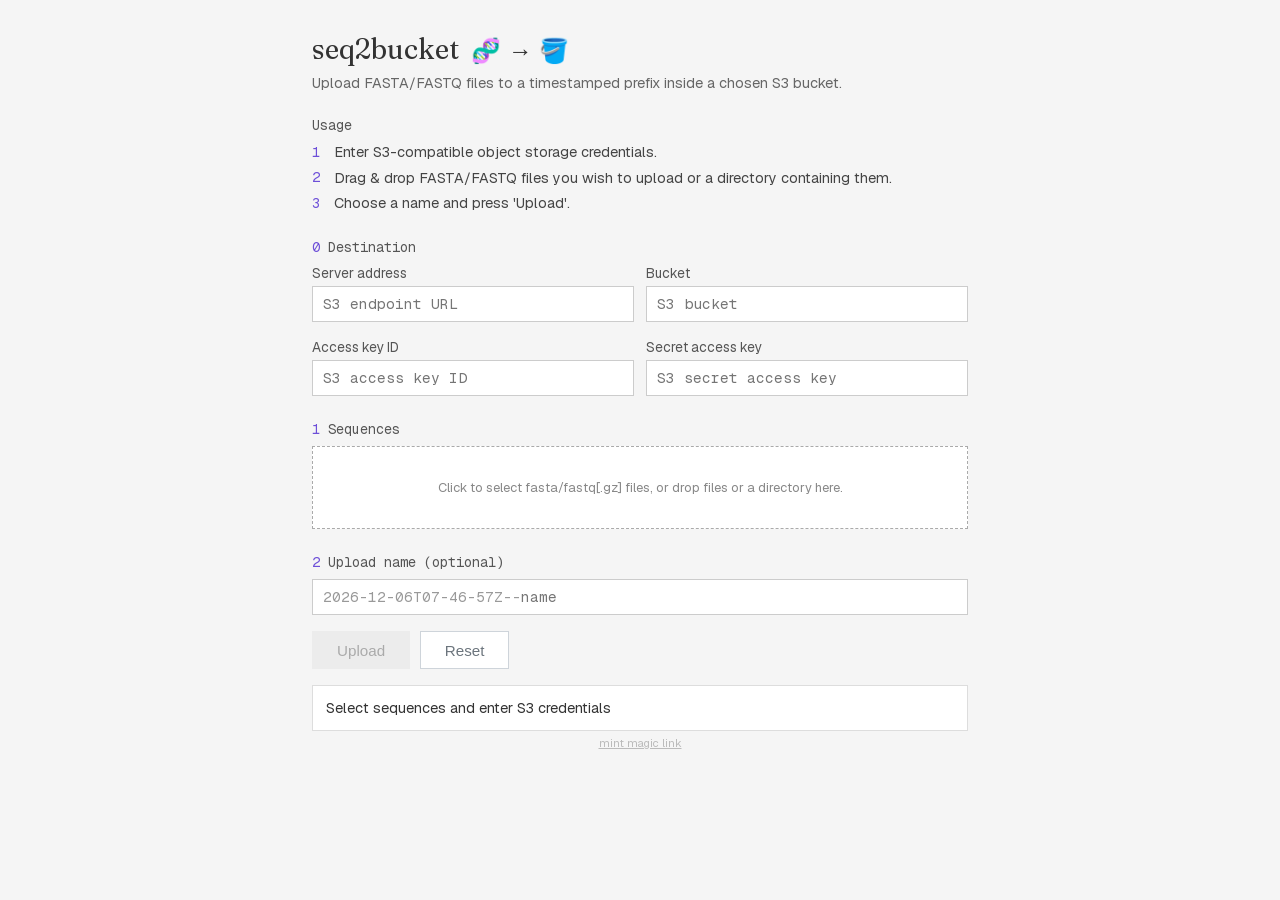
==== index.html @ 34659cd9 "seq2bucket + in-browser magic link minting - Splits upload code out into seq2bucket/, shared by both" ====
<!DOCTYPE html>
<html lang="en">
<head>
<meta charset="UTF-8">
<meta name="viewport" content="width=device-width, initial-scale=1.0">
<title>seq2bucket 🧬 → 🪣</title>
<link rel="stylesheet" href="./fonts.css?v=20261026-111304">
<link rel="stylesheet" href="./style.css?v=20261026-111304">
</head>
<body>
<h1>seq2bucket&nbsp; <span class="mascot" id="mascot" aria-hidden="true"><span class="dna">🧬</span><span class="arrow">→</span><span class="bucket">🪣</span></span></h1>
<p class="subtitle">Upload FASTA/FASTQ files to a timestamped prefix inside a chosen S3 bucket.</p>
<div class="section-head unnumbered">Usage</div>
<div class="usage">
  <ol id="usage-link" hidden>
    <li>Drag &amp; drop FASTA/FASTQ files you wish to upload or a directory containing them.</li>
    <li>Choose a name and press 'Upload'.</li>
  </ol>
  <ol id="usage-creds">
    <li>Enter S3-compatible object storage credentials.</li>
    <li>Drag &amp; drop FASTA/FASTQ files you wish to upload or a directory containing them.</li>
    <li>Choose a name and press 'Upload'.</li>
  </ol>
</div>

<div class="section-head zero">Destination</div>
<div class="link-banner" id="link-banner" hidden></div>
<div id="creds">
  <div class="section-head zero">Destination</div>
  <div class="field-row">
    <div class="field">
      <label for="server">Server address</label>
      <input type="text" id="server" name="server" autocomplete="on" spellcheck="false" placeholder="S3 endpoint URL">
    </div>
    <div class="field">
      <label for="bucket">Bucket</label>
      <input type="text" id="bucket" name="bucket" autocomplete="on" spellcheck="false" placeholder="S3 bucket">
    </div>
  </div>

  <div class="field-row">
    <div class="field">
      <label for="access-key">Access key ID</label>
      <input type="text" id="access-key" name="access-key-id" autocomplete="on" spellcheck="false" placeholder="S3 access key ID">
    </div>
    <div class="field">
      <label for="secret-key">Secret access key</label>
      <input type="password" id="secret-key" autocomplete="off" spellcheck="false" placeholder="S3 secret access key">
    </div>
  </div>
</div>

<div class="section-head">Sequences</div>

<div class="drop-zone" id="dir-zone">
  <input type="file" id="dir-input" multiple accept=".fastq,.fq,.fasta,.fa,.gz,.fastq.gz">
  <div class="summary" id="dir-summary"></div>
  <div class="label">Click to select fasta/fastq[.gz] files, or drop files or a directory here.</div>
</div>

<div class="section-head">Upload name (optional)</div>

<div class="field">
  <div class="name-input">
    <span class="name-prefix" id="name-prefix"></span>
    <input type="text" id="run-name" aria-label="Upload name" autocomplete="off" spellcheck="false" placeholder="name">
  </div>
</div>

<div class="actions">
  <button id="upload-btn" disabled>Upload</button>
  <button id="reset-btn" type="button">Reset</button>
</div>

<div class="progress-wrap" id="progress-wrap" style="display:none">
  <progress id="run-progress" value="0" max="100"></progress>
  <div class="progress-label" id="run-label"></div>
</div>
<ul id="file-list" style="display:none"></ul>

<div id="status"></div>

<dialog id="privacy-dialog" aria-labelledby="privacy-title">
  <form method="dialog">
    <h2 id="privacy-title">Confirm upload</h2>
    <p><span id="privacy-count"></span> will be uploaded to <span id="privacy-dest" class="mono"></span></p>
    <div class="actions">
      <button value="upload" id="privacy-confirm">Upload</button>
      <button value="cancel" class="secondary" autofocus>Cancel</button>
    </div>
  </form>
</dialog>

<p class="info footer-links" id="mint-entry"><a href="./mint.html">mint magic link</a></p>

<script type="module" src="./page.js?v=20261026-111304"></script>
</body>
</html>
---- fonts.css ----
/* Self-hosted fonts (SIL Open Font License 1.1; see fonts/OFL.txt), so the pages make
   no third-party requests. Latin and Latin Extended subsets of the Google Fonts builds.
   Browsers only download a face a page actually uses. */
@font-face {
  font-family: 'Fraunces';
  font-style: normal;
  font-weight: 400;
  font-display: swap;
  src: url("./fonts/fraunces-latin-ext.woff2?v=20261026-111304") format("woff2");
  unicode-range: U+0100-02BA, U+02BD-02C5, U+02C7-02CC, U+02CE-02D7, U+02DD-02FF, U+0304, U+0308, U+0329, U+1D00-1DBF, U+1E00-1E9F, U+1EF2-1EFF, U+2020, U+20A0-20AB, U+20AD-20C4, U+2113, U+2C60-2C7F, U+A720-A7FF;
}
@font-face {
  font-family: 'Fraunces';
  font-style: normal;
  font-weight: 400;
  font-display: swap;
  src: url("./fonts/fraunces-latin.woff2?v=20261026-111304") format("woff2");
  unicode-range: U+0000-00FF, U+0131, U+0152-0153, U+02BB-02BC, U+02C6, U+02DA, U+02DC, U+0304, U+0308, U+0329, U+2000-206F, U+20AC, U+2122, U+2191, U+2193, U+2212, U+2215, U+FEFF, U+FFFD;
}
@font-face {
  font-family: 'Geist';
  font-style: normal;
  font-weight: 400 700;
  font-display: swap;
  src: url("./fonts/geist-latin-ext.woff2?v=20261026-111304") format("woff2");
  unicode-range: U+0100-02BA, U+02BD-02C5, U+02C7-02CC, U+02CE-02D7, U+02DD-02FF, U+0304, U+0308, U+0329, U+1D00-1DBF, U+1E00-1E9F, U+1EF2-1EFF, U+2020, U+20A0-20AB, U+20AD-20C4, U+2113, U+2C60-2C7F, U+A720-A7FF;
}
@font-face {
  font-family: 'Geist';
  font-style: normal;
  font-weight: 400 700;
  font-display: swap;
  src: url("./fonts/geist-latin.woff2?v=20261026-111304") format("woff2");
  unicode-range: U+0000-00FF, U+0131, U+0152-0153, U+02BB-02BC, U+02C6, U+02DA, U+02DC, U+0304, U+0308, U+0329, U+2000-206F, U+20AC, U+2122, U+2191, U+2193, U+2212, U+2215, U+FEFF, U+FFFD;
}
@font-face {
  font-family: 'Geist Mono';
  font-style: normal;
  font-weight: 400 500;
  font-display: swap;
  src: url("./fonts/geist-mono-latin-ext.woff2?v=20261026-111304") format("woff2");
  unicode-range: U+0100-02BA, U+02BD-02C5, U+02C7-02CC, U+02CE-02D7, U+02DD-02FF, U+0304, U+0308, U+0329, U+1D00-1DBF, U+1E00-1E9F, U+1EF2-1EFF, U+2020, U+20A0-20AB, U+20AD-20C4, U+2113, U+2C60-2C7F, U+A720-A7FF;
}
@font-face {
  font-family: 'Geist Mono';
  font-style: normal;
  font-weight: 400 500;
  font-display: swap;
  src: url("./fonts/geist-mono-latin.woff2?v=20261026-111304") format("woff2");
  unicode-range: U+0000-00FF, U+0131, U+0152-0153, U+02BB-02BC, U+02C6, U+02DA, U+02DC, U+0304, U+0308, U+0329, U+2000-206F, U+20AC, U+2122, U+2191, U+2193, U+2212, U+2215, U+FEFF, U+FFFD;
}
---- style.css ----
/* Shared styles for pages built on seq2bucket (updeacon-s3, seq2bucket). */
* { box-sizing: border-box; margin: 0; padding: 0; }
/* Greens shared with sapiometer: text/border, fill, softer edge */
/* --accent-dark is --accent darkened for :hover; --accent-wash is it at ~8% on white */
:root { --accent: #6d4fd8; --accent-dark: #5d43b8; --accent-wash: #f3f1fc; --ok: #1a7f52; --ok-fill: #d9f0e2; --ok-edge: #a6dcc0; --mono: 'Geist Mono', ui-monospace, 'SF Mono', monospace; }
body { font-family: 'Geist', system-ui, -apple-system, sans-serif; background: #f5f5f5; color: #333; padding: 2rem; max-width: 720px; margin: 0 auto; }
h1 { font-family: 'Fraunces', Georgia, serif; font-size: 28px; font-weight: 400; margin-bottom: 0.5rem; }
.mascot { display: inline-flex; align-items: center; gap: 0.3em; font-size: 24px; }
.mascot span { display: inline-block; }
.mascot .dna { position: relative; z-index: 1; }
.mascot .bucket { position: relative; z-index: 2; }
.mascot .arrow { transition: opacity 0.3s; }
.mascot.busy .arrow { opacity: 0; }
.mascot.busy .dna { animation: dna-into-bucket 1.5s linear infinite; }
@keyframes dna-into-bucket {
  0%   { translate: -0.2em 0; opacity: 0; }
  20%  { opacity: 1; }
  50%  { opacity: 1; scale: 1; }
  64%, 100% { translate: calc(var(--dna-travel, 2.3em) * 0.8) 0; scale: 0.6; opacity: 0; }
}
@media (prefers-reduced-motion: reduce) {
  .mascot.busy .dna { animation: none; }
}
.beta-tag { color: var(--accent); font-size: 0.5em; font-weight: 400; vertical-align: super; }
.subtitle { color: #666; font-size: 0.9rem; }
/* Section headings. Counter, not hardcoded numerals, so a hidden section (#creds
   in link mode) is skipped rather than leaving a gap. */
body { counter-reset: section; }
/* Headings own the section break above them, so the gap doesn't depend on what
   precedes; the preceding block's smaller margin-bottom collapses into it. */
.section-head { font-family: var(--mono); font-size: 0.85rem; color: #555; margin: 1.5rem 0 0.5rem; counter-increment: section; }
.section-head::before { content: counter(section) " "; color: var(--accent); }
.section-head.unnumbered { counter-increment: none; }
/* Magic-link destination: shown as 0, ahead of the numbered steps, and only with the banner */
.section-head.zero { counter-increment: none; }
.section-head.zero::before { content: "0 "; }
.section-head.zero:has(+ .link-banner[hidden]) { display: none; }
.section-head + .link-banner { margin-top: 0; }
.section-head.unnumbered::before { content: none; }
.usage { color: #444; font-size: 0.9rem; }
.usage ol { list-style: none; counter-reset: step; margin: 0; padding: 0; }
.usage li { position: relative; padding-left: 1.4rem; margin-bottom: 0.3rem; line-height: 1.45; }
.usage li:last-child { margin-bottom: 0; }
/* Mono numerals in place of default list markers. */
.usage li::before { counter-increment: step; content: counter(step); position: absolute; left: 0; top: 0.05em; color: var(--accent); font-family: var(--mono); font-size: 0.85rem; }
.field { margin-bottom: 1rem; }
/* Grid items' margins don't collapse out of the container, so the row owns the
   gap below it; otherwise .field's margin stacks on the next heading's. */
.field-row { display: grid; grid-template-columns: 1fr 1fr; gap: 0.8rem; margin-bottom: 1rem; }
.field-row .field { margin-bottom: 0; }
.field label { display: block; font-size: 0.85rem; color: #555; margin-bottom: 0.25rem; }
.field input { width: 100%; padding: 0.5rem 0.6rem; border: 1px solid #ccc; font-family: var(--mono); font-size: 0.9rem; }
.field input:focus { outline: none; border-color: var(--accent); }
.name-input { display: flex; align-items: center; border: 1px solid #ccc; background: #fff; font-family: var(--mono); font-size: 0.9rem; }
.name-input:focus-within { border-color: var(--accent); }
.name-input .name-prefix { color: #999; white-space: nowrap; user-select: none; padding: 0.5rem 0 0.5rem 0.6rem; }
.name-input input { flex: 1; min-width: 0; width: auto; border: none; padding: 0.5rem 0.6rem 0.5rem 0; font: inherit; background: transparent; }
.name-input input:focus { outline: none; }
.drop-zone { border: 1px dashed #aaa; padding: 2rem; text-align: center; cursor: pointer; transition: all 0.2s; background: #fff; margin-bottom: 1rem; }
.drop-zone:hover, .drop-zone.dragover { border-color: var(--accent); background: var(--accent-wash); }
/* Once loaded, mirror .index-status.loaded above it */
.drop-zone.loaded { border-style: solid; border-color: var(--ok); background: var(--ok-fill); padding: 1rem; }
.drop-zone input { display: none; }
/* .label matches .index-status .idx-info, .summary matches .index-status .filename */
.drop-zone .label { font-size: 0.8rem; color: #888; }
.drop-zone .summary { font-family: var(--mono); font-size: 0.9rem; color: #333; word-break: break-all; }
.drop-zone .summary:empty { display: none; }
.drop-zone.loaded .label { margin-top: 0.3rem; }
.drop-zone .filename { font-weight: 600; color: #333; margin-top: 0.5rem; }
.drop-zone .filename:empty { display: none; }
.drop-zone .idx-info { font-size: 0.8rem; color: #888; margin-top: 0.3rem; }
.drop-zone .idx-info:empty { display: none; }
/* Magic-link mode: stands in for the credential fields. */
.link-banner { border: 1px solid var(--ok); background: var(--ok-fill); padding: 0.8rem 1rem; margin: 1.5rem 0 1rem; text-align: center; }
.link-banner .link-dest { font-family: var(--mono); font-size: 0.9rem; color: #333; word-break: break-all; }
.link-banner .link-note { font-size: 0.8rem; color: #666; margin-top: 0.3rem; }
.link-banner.expired { border-color: #e74c3c; background: #fff5f5; }
.link-banner.expired .link-note { color: #e74c3c; }
.actions { display: flex; gap: 0.6rem; align-items: center; }
/* Primary (filled purple) */
button { background: var(--accent); color: #fff; border: 1px solid transparent; padding: 0.6rem 1.5rem; cursor: pointer; font-size: 0.95rem; transition: all 0.15s; }
button:hover:not(:disabled) { background: var(--accent-dark); }
/* Action buttons grey out while inactive, fill purple once their required fields are satisfied. */
button:disabled { background: #ececec; color: #aaa; border-color: transparent; cursor: not-allowed; }
/* Secondary (outlined): Reset = grey. Filter only uses the filled purple primary style. */
#reset-btn, button.secondary { background: #fff; color: #6c757d; border-color: #ced4da; }
#reset-btn:hover:not(:disabled), button.secondary:hover:not(:disabled) { background: #f3f4f5; border-color: #adb5bd; }
#reset-btn:disabled { background: #fff; color: #ccc; border-color: #e8e8e8; }
/* Confirmation before an upload starts, e.g. seq2bucket's privacy notice */
dialog { border: 1px solid #ddd; background: #fff; color: #333; padding: 1.5rem; max-width: 34rem; width: calc(100% - 2rem); margin: auto; }
dialog::backdrop { background: rgba(0, 0, 0, 0.35); }
dialog h2 { font-size: 1.1rem; font-weight: 500; margin-bottom: 0.8rem; }
dialog p { font-size: 0.9rem; line-height: 1.5; margin-bottom: 0.7rem; }
dialog .actions { margin-top: 1.2rem; }
dialog .mono { font-family: var(--mono); overflow-wrap: anywhere; }
/* A brief pulsing glow when a button becomes clickable, to draw the eye. */
@keyframes button-glow {
  0%, 100% { box-shadow: 0 0 0 0 rgba(109, 79, 216, 0); }
  50%      { box-shadow: 0 0 11px 2px rgba(109, 79, 216, 0.6); }
}
button.pulse-glow { animation: button-glow 1.3s ease-in-out 3; }
.progress-wrap { margin-top: 1rem; }
progress { width: 100%; height: 0.55rem; appearance: none; -webkit-appearance: none; accent-color: #6c757d; border: none; background: #eee; }
progress[value]::-webkit-progress-bar { background: #eee; }
progress[value]::-webkit-progress-value { background: #6c757d; }
progress[value]::-moz-progress-bar { background: #6c757d; }
.progress-label { font-size: 0.85rem; color: #555; margin-top: 0.3rem; }
#file-list { list-style: none; margin-top: 1rem; font-family: var(--mono); font-size: 0.8rem; max-height: 14rem; overflow-y: auto; border: 1px solid #ddd; background: #fff; }
#file-list li { display: flex; justify-content: space-between; gap: 1rem; padding: 0.25rem 0.6rem; border-bottom: 1px solid #f0f0f0; }
#file-list li:last-child { border-bottom: none; }
#file-list .name { overflow: hidden; text-overflow: ellipsis; white-space: nowrap; }
#file-list .st { flex-shrink: 0; color: #888; }
#file-list li.done .st { color: var(--ok); }
#file-list li.active .st { color: var(--accent); }
#file-list li.failed .st { color: #e74c3c; }
#status { margin-top: 1rem; padding: 0.8rem; background: #fff; font-size: 0.9rem; min-height: 2.5rem; border: 1px solid #ddd; white-space: pre-line; }
#status.error { border-color: #e74c3c; color: #e74c3c; }
#status.success { border-color: var(--ok-edge); color: var(--ok); }
@keyframes status-waiting {
  0%, 100% { box-shadow: inset 3px 0 0 rgba(214, 129, 0, 0.35); }
  50% { box-shadow: inset 3px 0 0 rgba(214, 129, 0, 1); }
}
#status.waiting { border-color: #d68100; color: #9a5a00; animation: status-waiting 1.2s ease-in-out infinite; }
.info { font-size: 0.8rem; color: #888; margin-top: 0.3rem; }
a { color: #333; text-decoration: underline; }
a:hover { color: #000; }
/* Magic-link minting page */
.mint-result { text-align: left; }
.mint-result .link-note { margin-bottom: 0.6rem; }
.mint-result textarea { width: 100%; font-family: var(--mono); font-size: 0.75rem; padding: 0.5rem; border: 1px solid #ccc; background: #fff; resize: vertical; word-break: break-all; margin-bottom: 0.5rem; }
.mint-result .link-note:last-child { margin: 0.6rem 0 0; }
.mint-error { color: #e74c3c; font-size: 0.85rem; margin-top: 0.8rem; }
.mint-error:empty { display: none; }
/* Quiet footer links (clear index cache, mint magic link, back to …) */
.footer-links { text-align: center; }
.footer-links, .footer-links a { font-size: 0.7rem; color: #bbb; }
.footer-links a:hover { color: #888; }
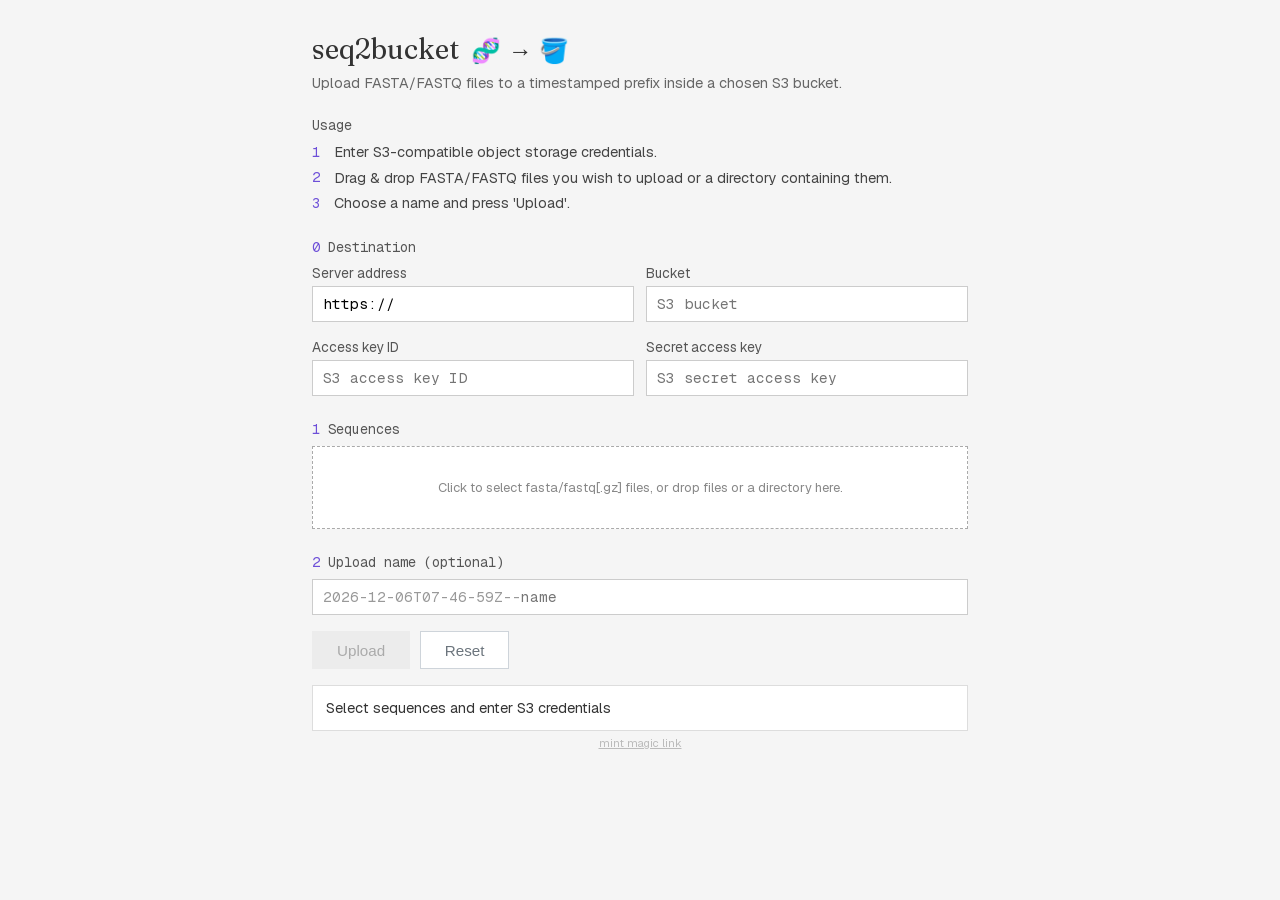
==== commit e5ccf5e1: "prefill https prot in form, differentiate network and auth errs" ====
--- a/index.html
+++ b/index.html
@@ -30,7 +30,7 @@
   <div class="field-row">
     <div class="field">
       <label for="server">Server address</label>
-      <input type="text" id="server" name="server" autocomplete="on" spellcheck="false" placeholder="S3 endpoint URL">
+      <input type="text" id="server" name="server" autocomplete="on" spellcheck="false" placeholder="S3 endpoint URL" value="https://">
     </div>
     <div class="field">
       <label for="bucket">Bucket</label>
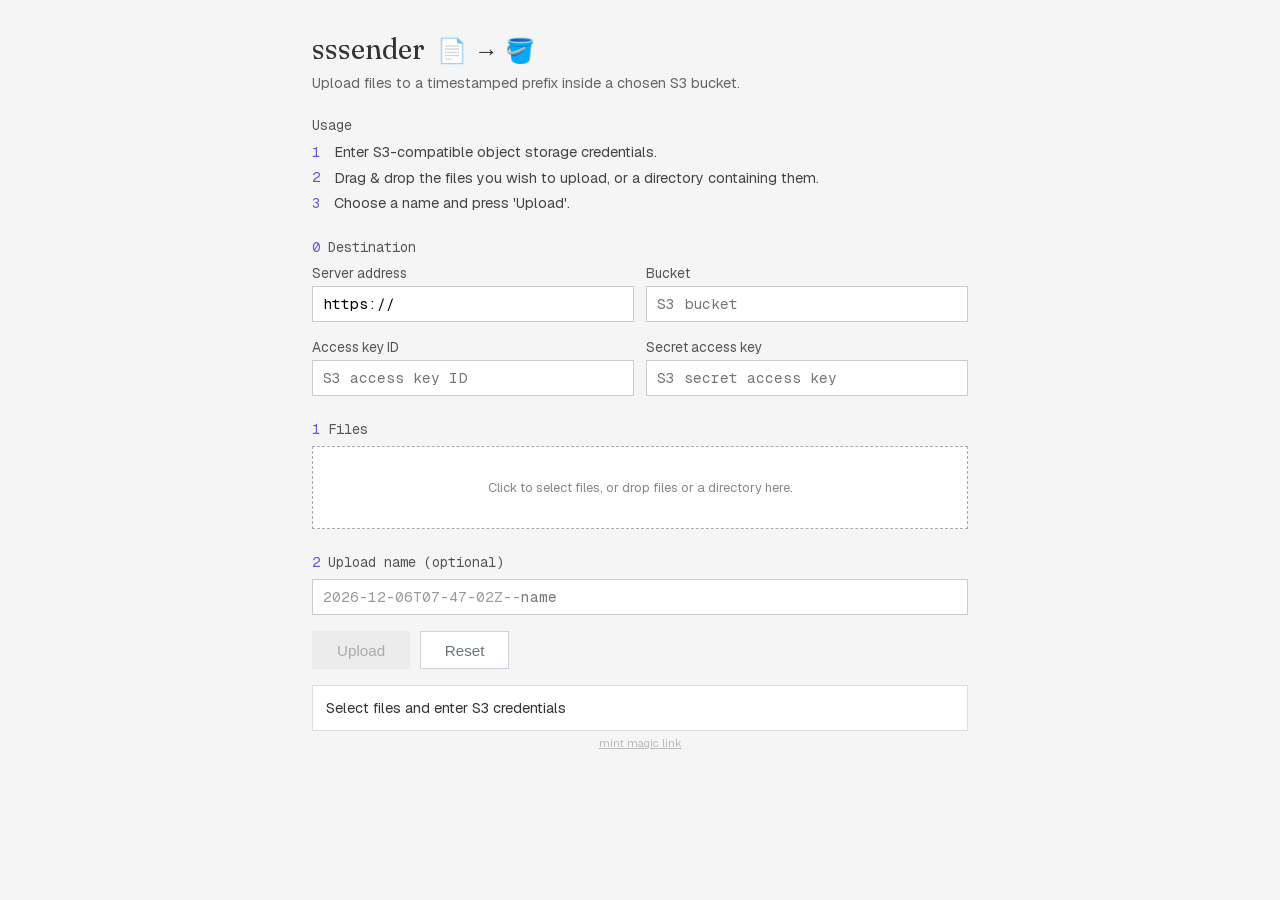
==== commit 3b897616: "Generic sssender (previously seq2bucket), DRYer, more resilient uploads - Rename seq2bucket → sssend" ====
--- a/index.html
+++ b/index.html
@@ -3,22 +3,41 @@
 <head>
 <meta charset="UTF-8">
 <meta name="viewport" content="width=device-width, initial-scale=1.0">
-<title>seq2bucket 🧬 → 🪣</title>
-<link rel="stylesheet" href="./fonts.css?v=20261026-111304">
-<link rel="stylesheet" href="./style.css?v=20261026-111304">
+<title>sssender 📄 → 🪣</title>
+<link rel="stylesheet" href="./ui/fonts.css?v=20261026-111304">
+<link rel="stylesheet" href="./ui/style.css?v=20261026-111304">
+<style>
+  /* While busy (html[data-busy]) the file flies into the bucket. page.js measures --travel */
+  .mascot { display: inline-flex; align-items: center; gap: 0.3em; font-size: 24px; }
+  .mascot span { display: inline-block; }
+  .mascot .item { position: relative; z-index: 1; }
+  .mascot .bucket { position: relative; z-index: 2; }
+  .mascot .arrow { transition: opacity 0.3s; }
+  [data-busy] .mascot .arrow { opacity: 0; }
+  [data-busy] .mascot .item { animation: into-bucket 1.5s linear infinite; }
+  @keyframes into-bucket {
+    0%   { translate: -0.2em 0; opacity: 0; }
+    20%  { opacity: 1; }
+    50%  { opacity: 1; scale: 1; }
+    64%, 100% { translate: calc(var(--travel, 2.3em) * 0.8) 0; scale: 0.6; opacity: 0; }
+  }
+  @media (prefers-reduced-motion: reduce) {
+    [data-busy] .mascot .item { animation: none; }
+  }
+</style>
 </head>
 <body>
-<h1>seq2bucket&nbsp; <span class="mascot" id="mascot" aria-hidden="true"><span class="dna">🧬</span><span class="arrow">→</span><span class="bucket">🪣</span></span></h1>
-<p class="subtitle">Upload FASTA/FASTQ files to a timestamped prefix inside a chosen S3 bucket.</p>
+<h1>sssender&nbsp; <span class="mascot" id="mascot" aria-hidden="true"><span class="item">📄</span><span class="arrow">→</span><span class="bucket">🪣</span></span></h1>
+<p class="subtitle">Upload files to a timestamped prefix inside a chosen S3 bucket.</p>
 <div class="section-head unnumbered">Usage</div>
 <div class="usage">
   <ol id="usage-link" hidden>
-    <li>Drag &amp; drop FASTA/FASTQ files you wish to upload or a directory containing them.</li>
+    <li>Drag &amp; drop the files you wish to upload, or a directory containing them.</li>
     <li>Choose a name and press 'Upload'.</li>
   </ol>
   <ol id="usage-creds">
     <li>Enter S3-compatible object storage credentials.</li>
-    <li>Drag &amp; drop FASTA/FASTQ files you wish to upload or a directory containing them.</li>
+    <li>Drag &amp; drop the files you wish to upload, or a directory containing them.</li>
     <li>Choose a name and press 'Upload'.</li>
   </ol>
 </div>
@@ -50,13 +69,14 @@
   </div>
 </div>
 
-<div class="section-head">Sequences</div>
+<div class="section-head">Files</div>
 
 <div class="drop-zone" id="dir-zone">
-  <input type="file" id="dir-input" multiple accept=".fastq,.fq,.fasta,.fa,.gz,.fastq.gz">
+  <input type="file" id="dir-input" multiple>
   <div class="summary" id="dir-summary"></div>
-  <div class="label">Click to select fasta/fastq[.gz] files, or drop files or a directory here.</div>
+  <div class="label">Click to select files, or drop files or a directory here.</div>
 </div>
+<div class="type-toggles" id="type-toggles" role="group" aria-label="File types to upload" hidden></div>
 
 <div class="section-head">Upload name (optional)</div>
 
@@ -70,6 +90,7 @@
 <div class="actions">
   <button id="upload-btn" disabled>Upload</button>
   <button id="reset-btn" type="button">Reset</button>
+  <button id="cancel-btn" type="button" class="secondary" hidden>Cancel</button>
 </div>
 
 <div class="progress-wrap" id="progress-wrap" style="display:none">
@@ -80,12 +101,12 @@
 
 <div id="status"></div>
 
-<dialog id="privacy-dialog" aria-labelledby="privacy-title">
+<dialog id="confirm-dialog" aria-labelledby="confirm-title">
   <form method="dialog">
-    <h2 id="privacy-title">Confirm upload</h2>
-    <p><span id="privacy-count"></span> will be uploaded to <span id="privacy-dest" class="mono"></span></p>
+    <h2 id="confirm-title">Confirm upload</h2>
+    <p><span id="confirm-count"></span> will be uploaded to <span id="confirm-dest" class="mono"></span></p>
     <div class="actions">
-      <button value="upload" id="privacy-confirm">Upload</button>
+      <button value="upload" id="confirm-upload">Upload</button>
       <button value="cancel" class="secondary" autofocus>Cancel</button>
     </div>
   </form>
--- a/ui/fonts.css
+++ b/ui/fonts.css
@@ -0,0 +1,51 @@
+/* Self-hosted fonts (SIL Open Font License 1.1, see fonts/OFL.txt), so the pages make
+   no third-party requests. Latin and Latin Extended subsets of the Google Fonts builds.
+   Browsers only download a face a page actually uses. */
+@font-face {
+  font-family: 'Fraunces';
+  font-style: normal;
+  font-weight: 400;
+  font-display: swap;
+  src: url("./fonts/fraunces-latin-ext.woff2?v=20261026-111304") format("woff2");
+  unicode-range: U+0100-02BA, U+02BD-02C5, U+02C7-02CC, U+02CE-02D7, U+02DD-02FF, U+0304, U+0308, U+0329, U+1D00-1DBF, U+1E00-1E9F, U+1EF2-1EFF, U+2020, U+20A0-20AB, U+20AD-20C4, U+2113, U+2C60-2C7F, U+A720-A7FF;
+}
+@font-face {
+  font-family: 'Fraunces';
+  font-style: normal;
+  font-weight: 400;
+  font-display: swap;
+  src: url("./fonts/fraunces-latin.woff2?v=20261026-111304") format("woff2");
+  unicode-range: U+0000-00FF, U+0131, U+0152-0153, U+02BB-02BC, U+02C6, U+02DA, U+02DC, U+0304, U+0308, U+0329, U+2000-206F, U+20AC, U+2122, U+2191, U+2193, U+2212, U+2215, U+FEFF, U+FFFD;
+}
+@font-face {
+  font-family: 'Geist';
+  font-style: normal;
+  font-weight: 400 700;
+  font-display: swap;
+  src: url("./fonts/geist-latin-ext.woff2?v=20261026-111304") format("woff2");
+  unicode-range: U+0100-02BA, U+02BD-02C5, U+02C7-02CC, U+02CE-02D7, U+02DD-02FF, U+0304, U+0308, U+0329, U+1D00-1DBF, U+1E00-1E9F, U+1EF2-1EFF, U+2020, U+20A0-20AB, U+20AD-20C4, U+2113, U+2C60-2C7F, U+A720-A7FF;
+}
+@font-face {
+  font-family: 'Geist';
+  font-style: normal;
+  font-weight: 400 700;
+  font-display: swap;
+  src: url("./fonts/geist-latin.woff2?v=20261026-111304") format("woff2");
+  unicode-range: U+0000-00FF, U+0131, U+0152-0153, U+02BB-02BC, U+02C6, U+02DA, U+02DC, U+0304, U+0308, U+0329, U+2000-206F, U+20AC, U+2122, U+2191, U+2193, U+2212, U+2215, U+FEFF, U+FFFD;
+}
+@font-face {
+  font-family: 'Geist Mono';
+  font-style: normal;
+  font-weight: 400 500;
+  font-display: swap;
+  src: url("./fonts/geist-mono-latin-ext.woff2?v=20261026-111304") format("woff2");
+  unicode-range: U+0100-02BA, U+02BD-02C5, U+02C7-02CC, U+02CE-02D7, U+02DD-02FF, U+0304, U+0308, U+0329, U+1D00-1DBF, U+1E00-1E9F, U+1EF2-1EFF, U+2020, U+20A0-20AB, U+20AD-20C4, U+2113, U+2C60-2C7F, U+A720-A7FF;
+}
+@font-face {
+  font-family: 'Geist Mono';
+  font-style: normal;
+  font-weight: 400 500;
+  font-display: swap;
+  src: url("./fonts/geist-mono-latin.woff2?v=20261026-111304") format("woff2");
+  unicode-range: U+0000-00FF, U+0131, U+0152-0153, U+02BB-02BC, U+02C6, U+02DA, U+02DC, U+0304, U+0308, U+0329, U+2000-206F, U+20AC, U+2122, U+2191, U+2193, U+2212, U+2215, U+FEFF, U+FFFD;
+}
--- a/ui/style.css
+++ b/ui/style.css
@@ -0,0 +1,129 @@
+/* Shared styles for pages on sssender. Headings and their busy animation
+   (html[data-busy]) are each page's own. */
+* { box-sizing: border-box; margin: 0; padding: 0; }
+/* Greens shared with sapiometer: text/border, fill, softer edge */
+/* --accent-dark is --accent darkened for :hover, --accent-wash is it at ~8% on white */
+:root { --accent: #6d4fd8; --accent-dark: #5d43b8; --accent-wash: #f3f1fc; --ok: #1a7f52; --ok-fill: #d9f0e2; --ok-edge: #a6dcc0; --mono: 'Geist Mono', ui-monospace, 'SF Mono', monospace; }
+body { font-family: 'Geist', system-ui, -apple-system, sans-serif; background: #f5f5f5; color: #333; padding: 2rem; max-width: 720px; margin: 0 auto; }
+h1 { font-family: 'Fraunces', Georgia, serif; font-size: 28px; font-weight: 400; margin-bottom: 0.5rem; }
+.beta-tag { color: var(--accent); font-size: 0.5em; font-weight: 400; vertical-align: super; }
+.subtitle { color: #666; font-size: 0.9rem; }
+/* Section headings. Counter, not hardcoded numerals, so a hidden section (#creds
+   in link mode) is skipped rather than leaving a gap. */
+body { counter-reset: section; }
+/* Headings own the section break above them, so the gap doesn't depend on what
+   precedes; the preceding block's smaller margin-bottom collapses into it. */
+.section-head { font-family: var(--mono); font-size: 0.85rem; color: #555; margin: 1.5rem 0 0.5rem; counter-increment: section; }
+.section-head::before { content: counter(section) " "; color: var(--accent); }
+.section-head.unnumbered { counter-increment: none; }
+/* Magic-link destination: shown as 0, ahead of the numbered steps, and only with the banner */
+.section-head.zero { counter-increment: none; }
+.section-head.zero::before { content: "0 "; }
+.section-head.zero:has(+ .link-banner[hidden]) { display: none; }
+.section-head + .link-banner { margin-top: 0; }
+.section-head.unnumbered::before { content: none; }
+.usage { color: #444; font-size: 0.9rem; }
+.usage ol { list-style: none; counter-reset: step; margin: 0; padding: 0; }
+.usage li { position: relative; padding-left: 1.4rem; margin-bottom: 0.3rem; line-height: 1.45; }
+.usage li:last-child { margin-bottom: 0; }
+/* Mono numerals in place of default list markers. */
+.usage li::before { counter-increment: step; content: counter(step); position: absolute; left: 0; top: 0.05em; color: var(--accent); font-family: var(--mono); font-size: 0.85rem; }
+.field { margin-bottom: 1rem; }
+/* Grid items' margins don't collapse out of the container, so the row owns the
+   gap below it; otherwise .field's margin stacks on the next heading's. */
+.field-row { display: grid; grid-template-columns: 1fr 1fr; gap: 0.8rem; margin-bottom: 1rem; }
+.field-row .field { margin-bottom: 0; }
+.field label { display: block; font-size: 0.85rem; color: #555; margin-bottom: 0.25rem; }
+.field input { width: 100%; padding: 0.5rem 0.6rem; border: 1px solid #ccc; font-family: var(--mono); font-size: 0.9rem; }
+.field input:focus { outline: none; border-color: var(--accent); }
+.name-input { display: flex; align-items: center; border: 1px solid #ccc; background: #fff; font-family: var(--mono); font-size: 0.9rem; }
+.name-input:focus-within { border-color: var(--accent); }
+.name-input .name-prefix { color: #999; white-space: nowrap; user-select: none; padding: 0.5rem 0 0.5rem 0.6rem; }
+.name-input input { flex: 1; min-width: 0; width: auto; border: none; padding: 0.5rem 0.6rem 0.5rem 0; font: inherit; background: transparent; }
+.name-input input:focus { outline: none; }
+.drop-zone { border: 1px dashed #aaa; padding: 2rem; text-align: center; cursor: pointer; transition: all 0.2s; background: #fff; margin-bottom: 1rem; }
+.drop-zone:hover, .drop-zone.dragover { border-color: var(--accent); background: var(--accent-wash); }
+/* Once loaded, mirror .index-status.loaded above it */
+.drop-zone.loaded { border-style: solid; border-color: var(--ok); background: var(--ok-fill); padding: 1rem; }
+.drop-zone input { display: none; }
+/* .label matches .index-status .idx-info, .summary matches .index-status .filename */
+.drop-zone .label { font-size: 0.8rem; color: #888; }
+.drop-zone .summary { font-family: var(--mono); font-size: 0.9rem; color: #333; word-break: break-all; }
+.drop-zone .summary:empty { display: none; }
+.drop-zone.loaded .label { margin-top: 0.3rem; }
+.drop-zone .filename { font-weight: 600; color: #333; margin-top: 0.5rem; }
+.drop-zone .filename:empty { display: none; }
+.drop-zone .idx-info { font-size: 0.8rem; color: #888; margin-top: 0.3rem; }
+.drop-zone .idx-info:empty { display: none; }
+/* File-type toggles, shown when a selection mixes types */
+.type-toggles { display: flex; flex-wrap: wrap; gap: 0.4rem; margin: -0.4rem 0 1rem; }
+.type-toggles[hidden] { display: none; }
+button.type-toggle { font-family: var(--mono); font-size: 0.8rem; padding: 0.2rem 0.6rem; background: var(--accent-wash); color: var(--accent-dark); border-color: var(--accent); }
+button.type-toggle:hover:not(:disabled) { background: #e6e1fa; }
+button.type-toggle[aria-pressed="false"] { background: #fff; color: #999; border-color: #ccc; text-decoration: line-through; }
+button.type-toggle:disabled { cursor: not-allowed; opacity: 0.6; }
+/* Magic-link mode: stands in for the credential fields. */
+.link-banner { border: 1px solid var(--ok); background: var(--ok-fill); padding: 0.8rem 1rem; margin: 1.5rem 0 1rem; text-align: center; }
+.link-banner .link-dest { font-family: var(--mono); font-size: 0.9rem; color: #333; word-break: break-all; }
+.link-banner .link-note { font-size: 0.8rem; color: #666; margin-top: 0.3rem; }
+.link-banner.expired { border-color: #e74c3c; background: #fff5f5; }
+.link-banner.expired .link-note { color: #e74c3c; }
+.actions { display: flex; gap: 0.6rem; align-items: center; }
+/* Primary (filled purple) */
+button { background: var(--accent); color: #fff; border: 1px solid transparent; padding: 0.6rem 1.5rem; cursor: pointer; font-size: 0.95rem; transition: all 0.15s; }
+button:hover:not(:disabled) { background: var(--accent-dark); }
+/* Action buttons grey out while inactive, fill purple once their required fields are satisfied. */
+button:disabled { background: #ececec; color: #aaa; border-color: transparent; cursor: not-allowed; }
+/* Secondary (outlined): Reset = grey. Filter only uses the filled purple primary style. */
+#reset-btn, button.secondary { background: #fff; color: #6c757d; border-color: #ced4da; }
+#reset-btn:hover:not(:disabled), button.secondary:hover:not(:disabled) { background: #f3f4f5; border-color: #adb5bd; }
+#reset-btn:disabled { background: #fff; color: #ccc; border-color: #e8e8e8; }
+/* Confirmation before an upload starts */
+dialog { border: 1px solid #ddd; background: #fff; color: #333; padding: 1.5rem; max-width: 34rem; width: calc(100% - 2rem); margin: auto; }
+dialog::backdrop { background: rgba(0, 0, 0, 0.35); }
+dialog h2 { font-size: 1.1rem; font-weight: 500; margin-bottom: 0.8rem; }
+dialog p { font-size: 0.9rem; line-height: 1.5; margin-bottom: 0.7rem; }
+dialog .actions { margin-top: 1.2rem; }
+dialog .mono { font-family: var(--mono); overflow-wrap: anywhere; }
+/* A brief pulsing glow when a button becomes clickable, to draw the eye. */
+@keyframes button-glow {
+  0%, 100% { box-shadow: 0 0 0 0 rgba(109, 79, 216, 0); }
+  50%      { box-shadow: 0 0 11px 2px rgba(109, 79, 216, 0.6); }
+}
+button.pulse-glow { animation: button-glow 1.3s ease-in-out 3; }
+.progress-wrap { margin-top: 1rem; }
+progress { width: 100%; height: 0.55rem; appearance: none; -webkit-appearance: none; accent-color: #6c757d; border: none; background: #eee; }
+progress[value]::-webkit-progress-bar { background: #eee; }
+progress[value]::-webkit-progress-value { background: #6c757d; }
+progress[value]::-moz-progress-bar { background: #6c757d; }
+.progress-label { font-size: 0.85rem; color: #555; margin-top: 0.3rem; }
+#file-list { list-style: none; margin-top: 1rem; font-family: var(--mono); font-size: 0.8rem; max-height: 14rem; overflow-y: auto; border: 1px solid #ddd; background: #fff; }
+#file-list li { display: flex; justify-content: space-between; gap: 1rem; padding: 0.25rem 0.6rem; border-bottom: 1px solid #f0f0f0; }
+#file-list li:last-child { border-bottom: none; }
+#file-list .name { overflow: hidden; text-overflow: ellipsis; white-space: nowrap; }
+#file-list .st { flex-shrink: 0; color: #888; }
+#file-list li.done .st { color: var(--ok); }
+#file-list li.active .st { color: var(--accent); }
+#file-list li.failed .st { color: #e74c3c; }
+#status { margin-top: 1rem; padding: 0.8rem; background: #fff; font-size: 0.9rem; min-height: 2.5rem; border: 1px solid #ddd; white-space: pre-line; }
+#status.error { border-color: #e74c3c; color: #e74c3c; }
+#status.success { border-color: var(--ok-edge); color: var(--ok); }
+@keyframes status-waiting {
+  0%, 100% { box-shadow: inset 3px 0 0 rgba(214, 129, 0, 0.35); }
+  50% { box-shadow: inset 3px 0 0 rgba(214, 129, 0, 1); }
+}
+#status.waiting { border-color: #d68100; color: #9a5a00; animation: status-waiting 1.2s ease-in-out infinite; }
+.info { font-size: 0.8rem; color: #888; margin-top: 0.3rem; }
+a { color: #333; text-decoration: underline; }
+a:hover { color: #000; }
+/* Magic-link minting page */
+.mint-result { text-align: left; }
+.mint-result .link-note { margin-bottom: 0.6rem; }
+.mint-result textarea { width: 100%; font-family: var(--mono); font-size: 0.75rem; padding: 0.5rem; border: 1px solid #ccc; background: #fff; resize: vertical; word-break: break-all; margin-bottom: 0.5rem; }
+.mint-result .link-note:last-child { margin: 0.6rem 0 0; }
+.mint-error { color: #e74c3c; font-size: 0.85rem; margin-top: 0.8rem; }
+.mint-error:empty { display: none; }
+/* Quiet footer links (clear index cache, mint magic link, back to …) */
+.footer-links { text-align: center; }
+.footer-links, .footer-links a { font-size: 0.7rem; color: #bbb; }
+.footer-links a:hover { color: #888; }
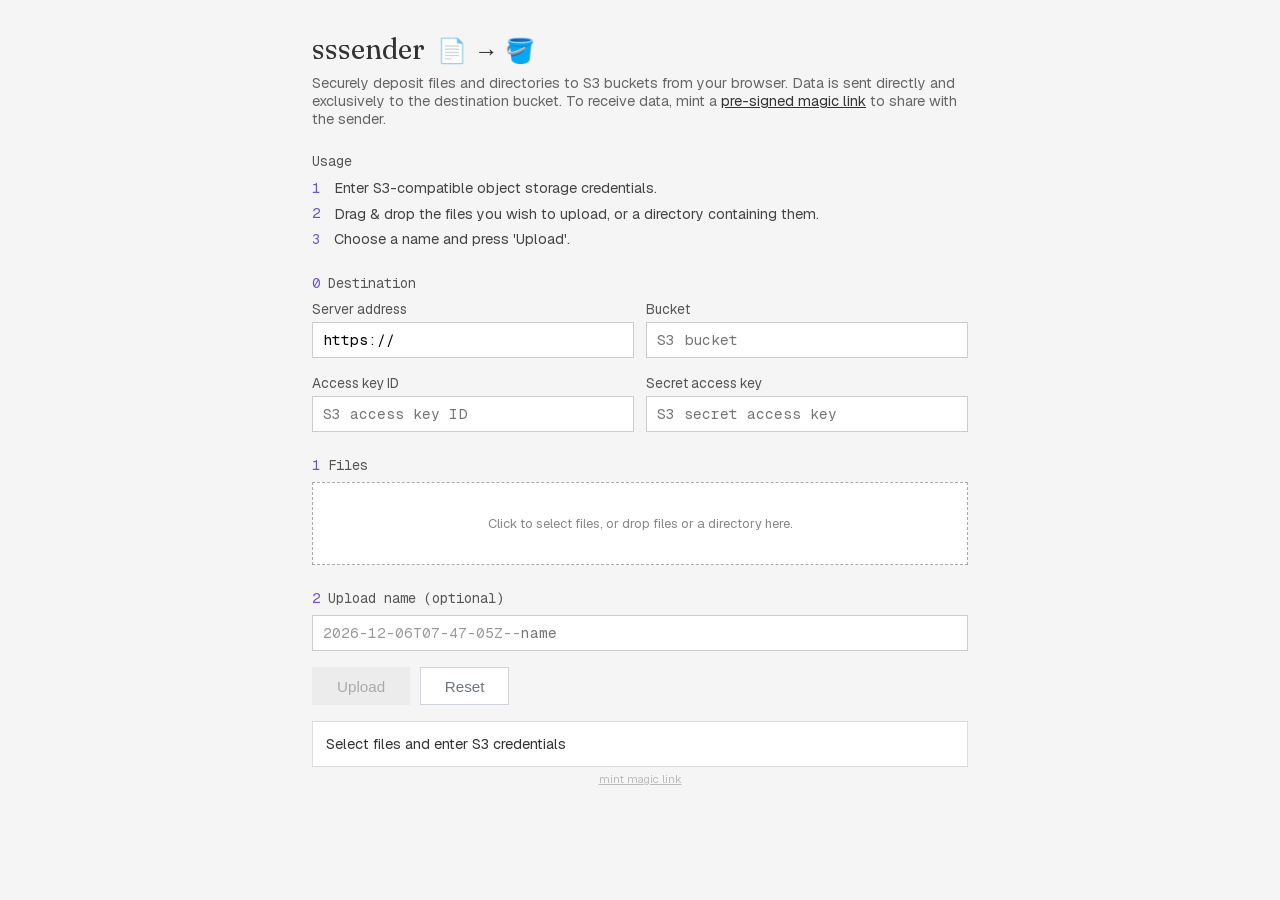
==== commit 4ea40cd8: "caption" ====
--- a/index.html
+++ b/index.html
@@ -28,7 +28,7 @@
 </head>
 <body>
 <h1>sssender&nbsp; <span class="mascot" id="mascot" aria-hidden="true"><span class="item">📄</span><span class="arrow">→</span><span class="bucket">🪣</span></span></h1>
-<p class="subtitle">Upload files to a timestamped prefix inside a chosen S3 bucket.</p>
+<p class="subtitle">Securely deposit files and directories to S3 buckets from your browser. Data is sent directly and exclusively to the destination bucket. To receive data, mint a <a href="mint.html">pre-signed magic link</a> to share with the sender. </p>
 <div class="section-head unnumbered">Usage</div>
 <div class="usage">
   <ol id="usage-link" hidden>
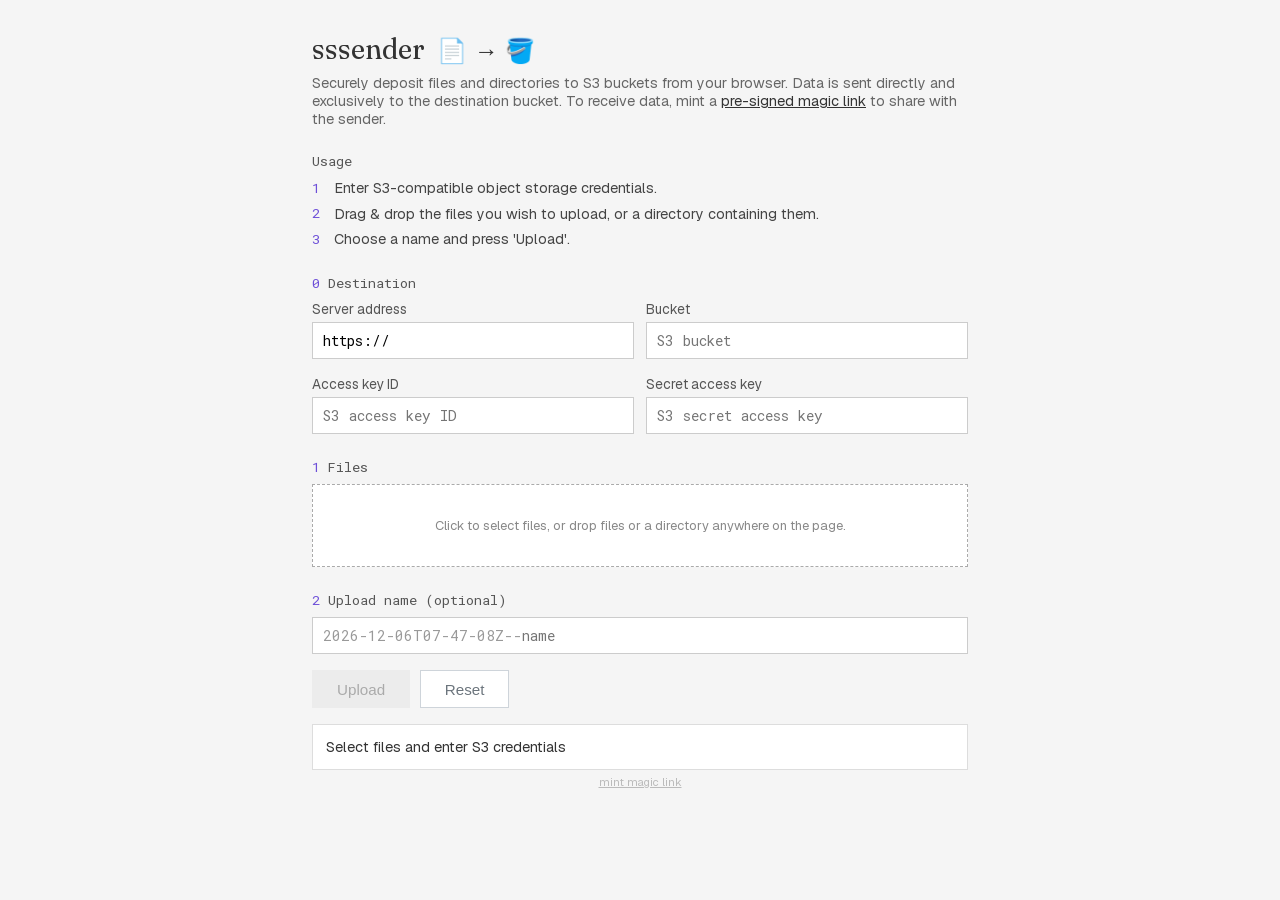
==== commit d3ba39a7: "Optional whole window file drop" ====
--- a/index.html
+++ b/index.html
@@ -74,7 +74,7 @@
 <div class="drop-zone" id="dir-zone">
   <input type="file" id="dir-input" multiple>
   <div class="summary" id="dir-summary"></div>
-  <div class="label">Click to select files, or drop files or a directory here.</div>
+  <div class="label">Click to select files, or drop files or a directory anywhere on the page.</div>
 </div>
 <div class="type-toggles" id="type-toggles" role="group" aria-label="File types to upload" hidden></div>
 
--- a/ui/fonts.css
+++ b/ui/fonts.css
@@ -1,4 +1,4 @@
-/* Self-hosted fonts (SIL Open Font License 1.1, see fonts/OFL.txt), so the pages make
+/* Self-hosted fonts (SIL Open Font License 1.1), so the pages make
    no third-party requests. Latin and Latin Extended subsets of the Google Fonts builds.
    Browsers only download a face a page actually uses. */
 @font-face {
@@ -34,18 +34,18 @@
   unicode-range: U+0000-00FF, U+0131, U+0152-0153, U+02BB-02BC, U+02C6, U+02DA, U+02DC, U+0304, U+0308, U+0329, U+2000-206F, U+20AC, U+2122, U+2191, U+2193, U+2212, U+2215, U+FEFF, U+FFFD;
 }
 @font-face {
-  font-family: 'Geist Mono';
+  font-family: 'Roboto Mono';
   font-style: normal;
   font-weight: 400 500;
   font-display: swap;
-  src: url("./fonts/geist-mono-latin-ext.woff2?v=20261026-111304") format("woff2");
+  src: url("./fonts/roboto-mono-latin-ext.woff2?v=20261026-111304") format("woff2");
   unicode-range: U+0100-02BA, U+02BD-02C5, U+02C7-02CC, U+02CE-02D7, U+02DD-02FF, U+0304, U+0308, U+0329, U+1D00-1DBF, U+1E00-1E9F, U+1EF2-1EFF, U+2020, U+20A0-20AB, U+20AD-20C4, U+2113, U+2C60-2C7F, U+A720-A7FF;
 }
 @font-face {
-  font-family: 'Geist Mono';
+  font-family: 'Roboto Mono';
   font-style: normal;
   font-weight: 400 500;
   font-display: swap;
-  src: url("./fonts/geist-mono-latin.woff2?v=20261026-111304") format("woff2");
+  src: url("./fonts/roboto-mono-latin.woff2?v=20261026-111304") format("woff2");
   unicode-range: U+0000-00FF, U+0131, U+0152-0153, U+02BB-02BC, U+02C6, U+02DA, U+02DC, U+0304, U+0308, U+0329, U+2000-206F, U+20AC, U+2122, U+2191, U+2193, U+2212, U+2215, U+FEFF, U+FFFD;
 }
--- a/ui/style.css
+++ b/ui/style.css
@@ -3,7 +3,7 @@
 * { box-sizing: border-box; margin: 0; padding: 0; }
 /* Greens shared with sapiometer: text/border, fill, softer edge */
 /* --accent-dark is --accent darkened for :hover, --accent-wash is it at ~8% on white */
-:root { --accent: #6d4fd8; --accent-dark: #5d43b8; --accent-wash: #f3f1fc; --ok: #1a7f52; --ok-fill: #d9f0e2; --ok-edge: #a6dcc0; --mono: 'Geist Mono', ui-monospace, 'SF Mono', monospace; }
+:root { --accent: #6d4fd8; --accent-dark: #5d43b8; --accent-wash: #f3f1fc; --ok: #1a7f52; --ok-fill: #d9f0e2; --ok-edge: #a6dcc0; --mono: 'Roboto Mono', ui-monospace, 'SF Mono', monospace; }
 body { font-family: 'Geist', system-ui, -apple-system, sans-serif; background: #f5f5f5; color: #333; padding: 2rem; max-width: 720px; margin: 0 auto; }
 h1 { font-family: 'Fraunces', Georgia, serif; font-size: 28px; font-weight: 400; margin-bottom: 0.5rem; }
 .beta-tag { color: var(--accent); font-size: 0.5em; font-weight: 400; vertical-align: super; }
@@ -55,6 +55,11 @@
 .drop-zone .filename:empty { display: none; }
 .drop-zone .idx-info { font-size: 0.8rem; color: #888; margin-top: 0.3rem; }
 .drop-zone .idx-info:empty { display: none; }
+/* bindFilePicker's anywhere overlay. Framed by ::before so the whole window stays the target */
+.page-drop { position: fixed; inset: 0; z-index: 100; display: flex; align-items: center; justify-content: center; background: color-mix(in srgb, #f5f5f5 75%, transparent); }
+.page-drop[hidden] { display: none; }
+.page-drop::before { content: ""; position: absolute; inset: 1rem; border: 2px dashed var(--accent); background: color-mix(in srgb, var(--accent-wash) 85%, transparent); }
+.page-drop-label { position: relative; pointer-events: none; font-family: var(--mono); font-size: 1rem; color: var(--accent); padding: 0 1rem; text-align: center; }
 /* File-type toggles, shown when a selection mixes types */
 .type-toggles { display: flex; flex-wrap: wrap; gap: 0.4rem; margin: -0.4rem 0 1rem; }
 .type-toggles[hidden] { display: none; }
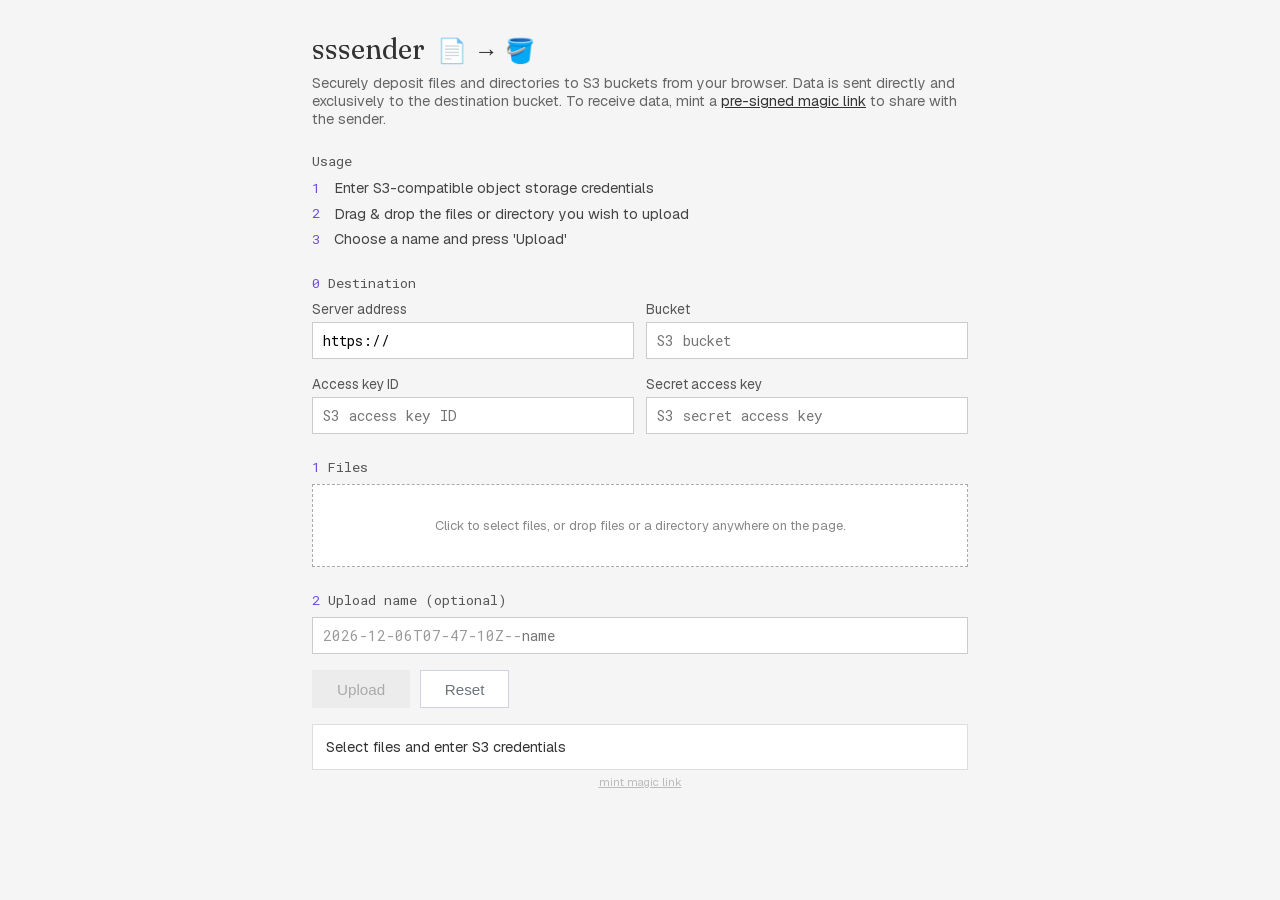
==== commit add5a5d5: "More resilient upload retries, cancellation and progress reporting" ====
--- a/index.html
+++ b/index.html
@@ -32,13 +32,13 @@
 <div class="section-head unnumbered">Usage</div>
 <div class="usage">
   <ol id="usage-link" hidden>
-    <li>Drag &amp; drop the files you wish to upload, or a directory containing them.</li>
-    <li>Choose a name and press 'Upload'.</li>
+    <li>Drag &amp; drop the files or directory you wish to upload</li>
+    <li>Choose a name and press 'Upload'</li>
   </ol>
   <ol id="usage-creds">
-    <li>Enter S3-compatible object storage credentials.</li>
-    <li>Drag &amp; drop the files you wish to upload, or a directory containing them.</li>
-    <li>Choose a name and press 'Upload'.</li>
+    <li>Enter S3-compatible object storage credentials</li>
+    <li>Drag &amp; drop the files or directory you wish to upload</li>
+    <li>Choose a name and press 'Upload'</li>
   </ol>
 </div>
 
@@ -112,6 +112,20 @@
   </form>
 </dialog>
 
+<dialog id="done-dialog" aria-labelledby="done-title">
+  <form method="dialog">
+    <h2 id="done-title"></h2>
+    <p><span id="done-count"></span> uploaded to <span id="done-dest" class="mono"></span></p>
+    <div id="done-skipped" hidden>
+      <p><span id="done-skipped-count"></span> skipped, and listed in <span class="mono">_FAILED.txt</span>:</p>
+      <ul class="skipped" id="done-skipped-list"></ul>
+    </div>
+    <div class="actions">
+      <button value="ok" autofocus>OK</button>
+    </div>
+  </form>
+</dialog>
+
 <p class="info footer-links" id="mint-entry"><a href="./mint.html">mint magic link</a></p>
 
 <script type="module" src="./page.js?v=20261026-111304"></script>
--- a/ui/style.css
+++ b/ui/style.css
@@ -90,6 +90,11 @@
 dialog p { font-size: 0.9rem; line-height: 1.5; margin-bottom: 0.7rem; }
 dialog .actions { margin-top: 1.2rem; }
 dialog .mono { font-family: var(--mono); overflow-wrap: anywhere; }
+/* The done dialog's skipped files, as rows of the file list */
+dialog .skipped { list-style: none; font-family: var(--mono); font-size: 0.8rem; max-height: 12rem; overflow-y: auto; border: 1px solid #ddd; }
+dialog .skipped li { padding: 0.25rem 0.6rem; border-bottom: 1px solid #f0f0f0; overflow-wrap: anywhere; }
+dialog .skipped li:last-child { border-bottom: none; }
+dialog .skipped .reason { display: block; color: #e74c3c; }
 /* A brief pulsing glow when a button becomes clickable, to draw the eye. */
 @keyframes button-glow {
   0%, 100% { box-shadow: 0 0 0 0 rgba(109, 79, 216, 0); }
@@ -110,6 +115,8 @@
 #file-list li.done .st { color: var(--ok); }
 #file-list li.active .st { color: var(--accent); }
 #file-list li.failed .st { color: #e74c3c; }
+/* A stalled or retrying upload (run-view.js), in the waiting status's amber */
+#file-list li.trouble .st, .progress-label.trouble { color: #9a5a00; }
 #status { margin-top: 1rem; padding: 0.8rem; background: #fff; font-size: 0.9rem; min-height: 2.5rem; border: 1px solid #ddd; white-space: pre-line; }
 #status.error { border-color: #e74c3c; color: #e74c3c; }
 #status.success { border-color: var(--ok-edge); color: var(--ok); }
